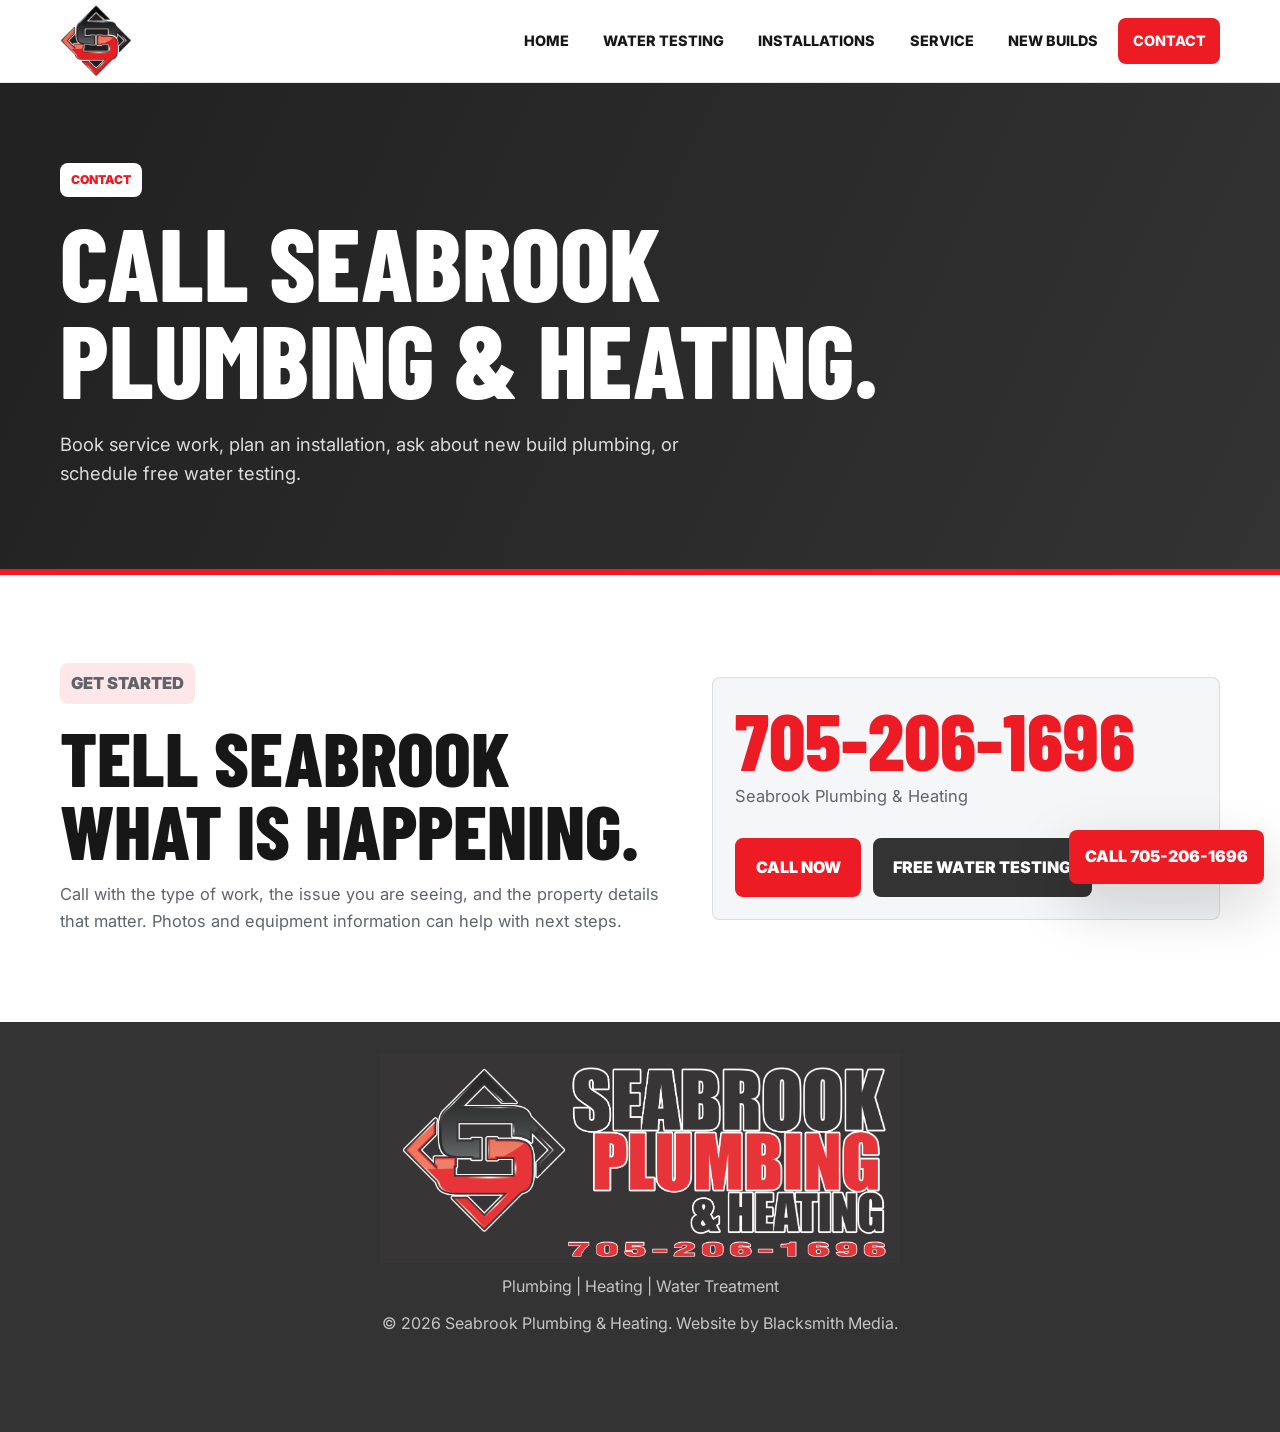
==== contact/index.html @ eaaf4a33 "Update Seabrook Plumbing site structure" ====
<!DOCTYPE html>
<html lang="en">
<head>
  <meta charset="UTF-8" />
  <meta name="viewport" content="width=device-width, initial-scale=1.0" />
  <title>Contact Seabrook Plumbing &amp; Heating</title>
  <meta name="description" content="Contact Seabrook Plumbing & Heating for plumbing service, installations, inspections, new builds, and free water testing." />
  <meta name="robots" content="index, follow" />
  <meta name="theme-color" content="#ffffff" />
  <link rel="canonical" href="https://seabrookplumbing.ca/contact/" />
  <link rel="icon" type="image/png" href="../favicon.png" />
  <link rel="apple-touch-icon" href="../apple-touch-icon.png" />
  <link rel="manifest" href="../site.webmanifest" />
  <link rel="preconnect" href="https://fonts.googleapis.com" />
  <link rel="preconnect" href="https://fonts.gstatic.com" crossorigin />
  <link href="https://fonts.googleapis.com/css2?family=Barlow+Condensed:wght@600;700;800&amp;family=Inter:wght@400;500;600;700&amp;display=swap" rel="stylesheet" />
  <link rel="stylesheet" href="../styles.css" />
</head>
<body>
  <a class="skip-link" href="#main">Skip to content</a>
  <header class="site-header">
    <div class="container header-inner">
      <a class="brand" href="../" aria-label="Seabrook Plumbing and Heating home"><img src="../assets/seabrook-logo.png" alt="Seabrook Plumbing and Heating logo" /></a>
      <button class="nav-toggle" type="button" aria-label="Open menu" aria-expanded="false" aria-controls="site-nav"><span></span><span></span><span></span></button>
      <nav class="site-nav" id="site-nav" aria-label="Primary navigation">
        <a href="../">Home</a>
        <a href="../water-testing/">Water Testing</a>
        <a href="../installations/">Installations</a>
        <a href="../service/">Service</a>
        <a href="../new-builds/">New Builds</a>
        <a class="active" href="./">Contact</a>
      </nav>
    </div>
  </header>
  <main id="main">
    <section class="page-hero">
      <div class="container">
        <p class="eyebrow">Contact</p>
        <h1>Call Seabrook Plumbing &amp; Heating.</h1>
        <p class="hero-text">Book service work, plan an installation, ask about new build plumbing, or schedule free water testing.</p>
      </div>
    </section>
    <section class="section contact-section">
      <div class="container contact-grid">
        <div>
          <p class="section-kicker">Get Started</p>
          <h2>Tell Seabrook what is happening.</h2>
          <p>Call with the type of work, the issue you are seeing, and the property details that matter. Photos and equipment information can help with next steps.</p>
        </div>
        <div class="contact-card">
          <a class="contact-number" href="tel:+17052061696">705-206-1696</a>
          <p>Seabrook Plumbing &amp; Heating</p>
          <div class="contact-actions"><a class="button" href="tel:+17052061696">Call Now</a><a class="button button-dark" href="../water-testing/">Free Water Testing</a></div>
        </div>
      </div>
    </section>
  </main>
  <footer class="site-footer"><div class="container footer-inner"><img src="../assets/seabrook-logo-header.png" alt="Seabrook Plumbing and Heating" /><p>Plumbing | Heating | Water Treatment</p><p>&copy; 2026 Seabrook Plumbing &amp; Heating. Website by Blacksmith Media.</p></div></footer>
  <a class="floating-call" href="tel:+17052061696">Call 705-206-1696</a>
  <script src="../script.js"></script>
</body>
</html>
---- styles.css ----
:root {
  --charcoal: #333333;
  --charcoal-deep: #202020;
  --ink: #171717;
  --muted: #5f6468;
  --light: #f5f6f7;
  --white: #ffffff;
  --red: #ed1c24;
  --red-dark: #c9151c;
  --red-soft: rgba(237, 28, 36, 0.1);
  --line: rgba(23, 23, 23, 0.11);
  --line-dark: rgba(255, 255, 255, 0.14);
  --shadow: 0 22px 60px rgba(0, 0, 0, 0.18);
  --radius: 8px;
  --max: 1160px;
}

* {
  box-sizing: border-box;
}

html {
  scroll-behavior: smooth;
}

body {
  margin: 0;
  font-family: "Inter", Arial, sans-serif;
  color: var(--ink);
  background: var(--light);
  line-height: 1.6;
  overflow-x: hidden;
}

body.menu-open {
  overflow: hidden;
}

img {
  display: block;
  max-width: 100%;
}

a {
  color: inherit;
  text-decoration: none;
}

a:focus-visible,
button:focus-visible {
  outline: 3px solid rgba(237, 28, 36, 0.28);
  outline-offset: 4px;
}

.container {
  width: min(calc(100% - 2rem), var(--max));
  margin: 0 auto;
}

.skip-link {
  position: absolute;
  top: -60px;
  left: 1rem;
  z-index: 3000;
  padding: 0.8rem 1rem;
  border-radius: var(--radius);
  background: var(--red);
  color: var(--white);
  font-weight: 700;
}

.skip-link:focus {
  top: 1rem;
}

h1,
h2,
h3,
.contact-number,
.trust-strip strong {
  margin: 0;
  font-family: "Barlow Condensed", Impact, sans-serif;
  font-weight: 800;
  letter-spacing: 0;
  line-height: 0.95;
  text-transform: uppercase;
}

p {
  margin: 0;
}

.site-header {
  position: sticky;
  top: 0;
  z-index: 2000;
  background: rgba(255, 255, 255, 0.96);
  border-bottom: 1px solid var(--line);
  backdrop-filter: blur(12px);
}

.header-inner {
  min-height: 82px;
  display: flex;
  align-items: center;
  justify-content: space-between;
  gap: 1rem;
}

.brand {
  display: inline-flex;
  align-items: center;
}

.brand img {
  width: 72px;
  height: 72px;
  object-fit: contain;
}

.site-nav {
  display: flex;
  align-items: center;
  gap: 0.35rem;
}

.site-nav a {
  padding: 0.72rem 0.9rem;
  border-radius: var(--radius);
  color: var(--ink);
  font-size: 0.9rem;
  font-weight: 800;
  text-transform: uppercase;
  transition: background 0.2s ease, color 0.2s ease;
}

.site-nav a:hover,
.site-nav a.active {
  background: var(--charcoal);
  color: var(--white);
}

.site-nav a:last-child {
  background: var(--red);
  color: var(--white);
}

.nav-toggle {
  display: none;
  width: 48px;
  height: 48px;
  border: 1px solid var(--line);
  border-radius: var(--radius);
  background: transparent;
  cursor: pointer;
}

.nav-toggle span {
  display: block;
  width: 22px;
  height: 2px;
  margin: 5px auto;
  background: var(--ink);
  transition: transform 0.2s ease, opacity 0.2s ease;
}

.hero {
  color: var(--white);
  background:
    linear-gradient(115deg, rgba(32, 32, 32, 0.97), rgba(51, 51, 51, 0.92)),
    var(--charcoal);
  border-bottom: 6px solid var(--red);
}

.hero-grid {
  min-height: calc(100vh - 82px);
  display: grid;
  grid-template-columns: minmax(0, 0.95fr) minmax(360px, 1.05fr);
  gap: 2rem;
  align-items: center;
  padding: 4.5rem 0;
}

.hero-copy {
  max-width: 680px;
}

.eyebrow,
.section-kicker {
  display: inline-flex;
  align-items: center;
  min-height: 34px;
  margin-bottom: 1rem;
  padding: 0.45rem 0.7rem;
  border-radius: var(--radius);
  color: var(--red);
  background: var(--white);
  font-size: 0.76rem;
  font-weight: 900;
  letter-spacing: 0;
  text-transform: uppercase;
}

.section-kicker {
  background: var(--red-soft);
}

h1 {
  font-size: clamp(3.6rem, 8vw, 7.8rem);
  max-width: 820px;
}

.hero-text {
  max-width: 620px;
  margin-top: 1.4rem;
  color: rgba(255, 255, 255, 0.86);
  font-size: 1.15rem;
}

.hero-actions,
.contact-actions {
  display: flex;
  flex-wrap: wrap;
  gap: 0.75rem;
  margin-top: 1.8rem;
}

.button {
  display: inline-flex;
  align-items: center;
  justify-content: center;
  min-height: 52px;
  padding: 0.9rem 1.15rem;
  border: 2px solid var(--red);
  border-radius: var(--radius);
  background: var(--red);
  color: var(--white);
  font-weight: 900;
  text-transform: uppercase;
  transition: transform 0.2s ease, background 0.2s ease, border-color 0.2s ease;
}

.button:hover {
  transform: translateY(-2px);
  background: var(--red-dark);
  border-color: var(--red-dark);
}

.button-light {
  background: var(--white);
  border-color: var(--white);
  color: var(--ink);
}

.button-dark {
  background: var(--charcoal);
  border-color: var(--charcoal);
}

.hero-art {
  border-radius: var(--radius);
  background: var(--charcoal);
  box-shadow: var(--shadow);
  overflow: hidden;
}

.hero-art img {
  width: 100%;
  min-height: 430px;
  object-fit: cover;
  object-position: center;
}

.trust-strip {
  background: var(--white);
}

.trust-grid {
  display: grid;
  grid-template-columns: repeat(3, 1fr);
  gap: 1px;
  background: var(--line);
  border-right: 1px solid var(--line);
  border-left: 1px solid var(--line);
}

.trust-grid a {
  min-height: 160px;
  padding: 1.5rem;
  background: var(--white);
  transition: transform 0.2s ease, box-shadow 0.2s ease;
}

.trust-grid a:hover {
  position: relative;
  z-index: 1;
  transform: translateY(-2px);
  box-shadow: 0 14px 28px rgba(0, 0, 0, 0.08);
}

.trust-grid strong {
  display: block;
  color: var(--red);
  font-size: 2.2rem;
}

.trust-grid span {
  display: block;
  margin-top: 0.55rem;
  color: var(--muted);
  font-weight: 600;
}

.section {
  padding: 5.5rem 0;
}

.page-hero {
  padding: 5rem 0;
  color: var(--white);
  background:
    linear-gradient(115deg, rgba(32, 32, 32, 0.97), rgba(51, 51, 51, 0.92)),
    var(--charcoal);
  border-bottom: 6px solid var(--red);
}

.page-hero .hero-text {
  color: rgba(255, 255, 255, 0.84);
}

.split,
.build-grid,
.contact-grid {
  display: grid;
  grid-template-columns: minmax(0, 1fr) minmax(320px, 0.82fr);
  gap: 2rem;
  align-items: center;
}

h2 {
  font-size: clamp(2.8rem, 6vw, 5.7rem);
}

.section p,
.section-header > p {
  color: var(--muted);
  font-size: 1.03rem;
}

.section h2 + p,
.section .section-kicker + h2 + p {
  margin-top: 1rem;
}

.text-link {
  display: inline-flex;
  margin-top: 1.4rem;
  color: var(--red);
  font-weight: 900;
  text-transform: uppercase;
}

.water-section {
  background: var(--white);
}

.test-panel {
  padding: 1.5rem;
  border: 1px solid var(--line);
  border-radius: var(--radius);
  background: var(--light);
  box-shadow: 0 12px 30px rgba(0, 0, 0, 0.06);
}

.meter {
  position: relative;
  height: 18px;
  margin-bottom: 1.2rem;
  border-radius: var(--radius);
  background: #d9dde1;
  overflow: hidden;
}

.meter span {
  display: block;
  width: 74%;
  height: 100%;
  background: linear-gradient(90deg, #767b80, var(--red));
}

.test-panel h3,
.service-card h3 {
  font-size: 2.2rem;
}

.test-panel p {
  margin-top: 0.7rem;
}

.test-panel ul {
  display: grid;
  gap: 0.55rem;
  margin: 1.2rem 0 0;
  padding: 0;
  list-style: none;
}

.test-panel li {
  position: relative;
  padding-left: 1.4rem;
  font-weight: 700;
}

.test-panel li::before {
  content: "";
  position: absolute;
  top: 0.7rem;
  left: 0;
  width: 8px;
  height: 8px;
  border-radius: 50%;
  background: var(--red);
}

.section-header {
  display: grid;
  grid-template-columns: minmax(0, 1.1fr) minmax(280px, 0.72fr);
  gap: 2rem;
  align-items: end;
  margin-bottom: 2rem;
}

.services-grid {
  display: grid;
  grid-template-columns: repeat(3, 1fr);
  gap: 1rem;
}

.service-card {
  min-height: 280px;
  padding: 1.3rem;
  border: 1px solid var(--line);
  border-radius: var(--radius);
  background: var(--white);
  transition: transform 0.2s ease, box-shadow 0.2s ease;
}

a.service-card:hover {
  transform: translateY(-3px);
  box-shadow: 0 14px 34px rgba(0, 0, 0, 0.08);
}

.service-card span {
  display: inline-flex;
  margin-bottom: 2.4rem;
  color: var(--red);
  font-weight: 900;
}

.service-card p {
  margin-top: 0.9rem;
}

.build-section {
  color: var(--white);
  background: var(--charcoal);
}

.build-section .section-kicker {
  background: rgba(255, 255, 255, 0.08);
  color: var(--white);
}

.build-section p {
  color: rgba(255, 255, 255, 0.8);
}

.logo-panel {
  min-height: 440px;
  display: grid;
  place-items: center;
  border: 1px solid var(--line-dark);
  border-radius: var(--radius);
  background: var(--charcoal-deep);
  overflow: hidden;
}

.logo-panel img {
  width: min(78%, 360px);
}

.check-grid {
  display: grid;
  grid-template-columns: repeat(2, 1fr);
  gap: 0.7rem;
  margin-top: 1.6rem;
}

.check-grid span {
  padding: 0.8rem;
  border: 1px solid var(--line-dark);
  border-radius: var(--radius);
  background: rgba(255, 255, 255, 0.06);
  font-weight: 800;
  text-transform: uppercase;
}

.contact-section {
  background: var(--white);
}

.contact-card {
  padding: 1.4rem;
  border-radius: var(--radius);
  background: var(--light);
  border: 1px solid var(--line);
}

.contact-number {
  display: block;
  color: var(--red);
  font-size: clamp(3rem, 7vw, 5rem);
}

.contact-card p {
  margin-top: 0.4rem;
}

.detail-list {
  display: grid;
  gap: 0.8rem;
  margin: 1.5rem 0 0;
  padding: 0;
  list-style: none;
}

.detail-list li {
  padding: 0.95rem 1rem;
  border: 1px solid var(--line);
  border-radius: var(--radius);
  background: var(--white);
  font-weight: 700;
}

.site-footer {
  padding: 2rem 0 6rem;
  color: rgba(255, 255, 255, 0.72);
  background: var(--charcoal);
  text-align: center;
}

.footer-inner {
  display: grid;
  justify-items: center;
  gap: 0.7rem;
}

.footer-inner img {
  width: min(520px, 100%);
}

.floating-call {
  position: fixed;
  right: 1rem;
  bottom: 1rem;
  z-index: 1800;
  display: inline-flex;
  align-items: center;
  justify-content: center;
  min-height: 52px;
  padding: 0.9rem 1rem;
  border-radius: var(--radius);
  background: var(--red);
  color: var(--white);
  box-shadow: var(--shadow);
  font-weight: 900;
  text-transform: uppercase;
}

@media (max-width: 940px) {
  .nav-toggle {
    display: block;
  }

  .nav-toggle[aria-expanded="true"] span:nth-child(1) {
    transform: translateY(7px) rotate(45deg);
  }

  .nav-toggle[aria-expanded="true"] span:nth-child(2) {
    opacity: 0;
  }

  .nav-toggle[aria-expanded="true"] span:nth-child(3) {
    transform: translateY(-7px) rotate(-45deg);
  }

  .site-nav {
    position: fixed;
    top: 82px;
    right: 1rem;
    left: 1rem;
    display: grid;
    padding: 1rem;
    border: 1px solid var(--line-dark);
    border-radius: var(--radius);
    background: var(--white);
    transform: translateY(-120%);
    opacity: 0;
    pointer-events: none;
    transition: transform 0.2s ease, opacity 0.2s ease;
  }

  .site-nav.is-open {
    transform: translateY(0);
    opacity: 1;
    pointer-events: auto;
  }

  .hero-grid,
  .split,
  .build-grid,
  .contact-grid,
  .section-header {
    grid-template-columns: 1fr;
  }

  .hero-grid {
    min-height: auto;
    padding: 3rem 0;
  }

  .hero-art img {
    min-height: 280px;
  }

  .trust-grid,
  .services-grid {
    grid-template-columns: 1fr;
  }

  .service-card {
    min-height: 0;
  }
}

@media (max-width: 560px) {
  .container {
    width: min(calc(100% - 1.2rem), var(--max));
  }

  .header-inner {
    min-height: 72px;
  }

  .brand img {
    width: 62px;
    height: 62px;
  }

  .site-nav {
    top: 72px;
  }

  h1 {
    font-size: 3.45rem;
  }

  h2 {
    font-size: 2.7rem;
  }

  .section {
    padding: 4rem 0;
  }

  .hero-actions,
  .contact-actions,
  .button {
    width: 100%;
  }

  .check-grid {
    grid-template-columns: 1fr;
  }

  .floating-call {
    right: 0.6rem;
    left: 0.6rem;
  }
}
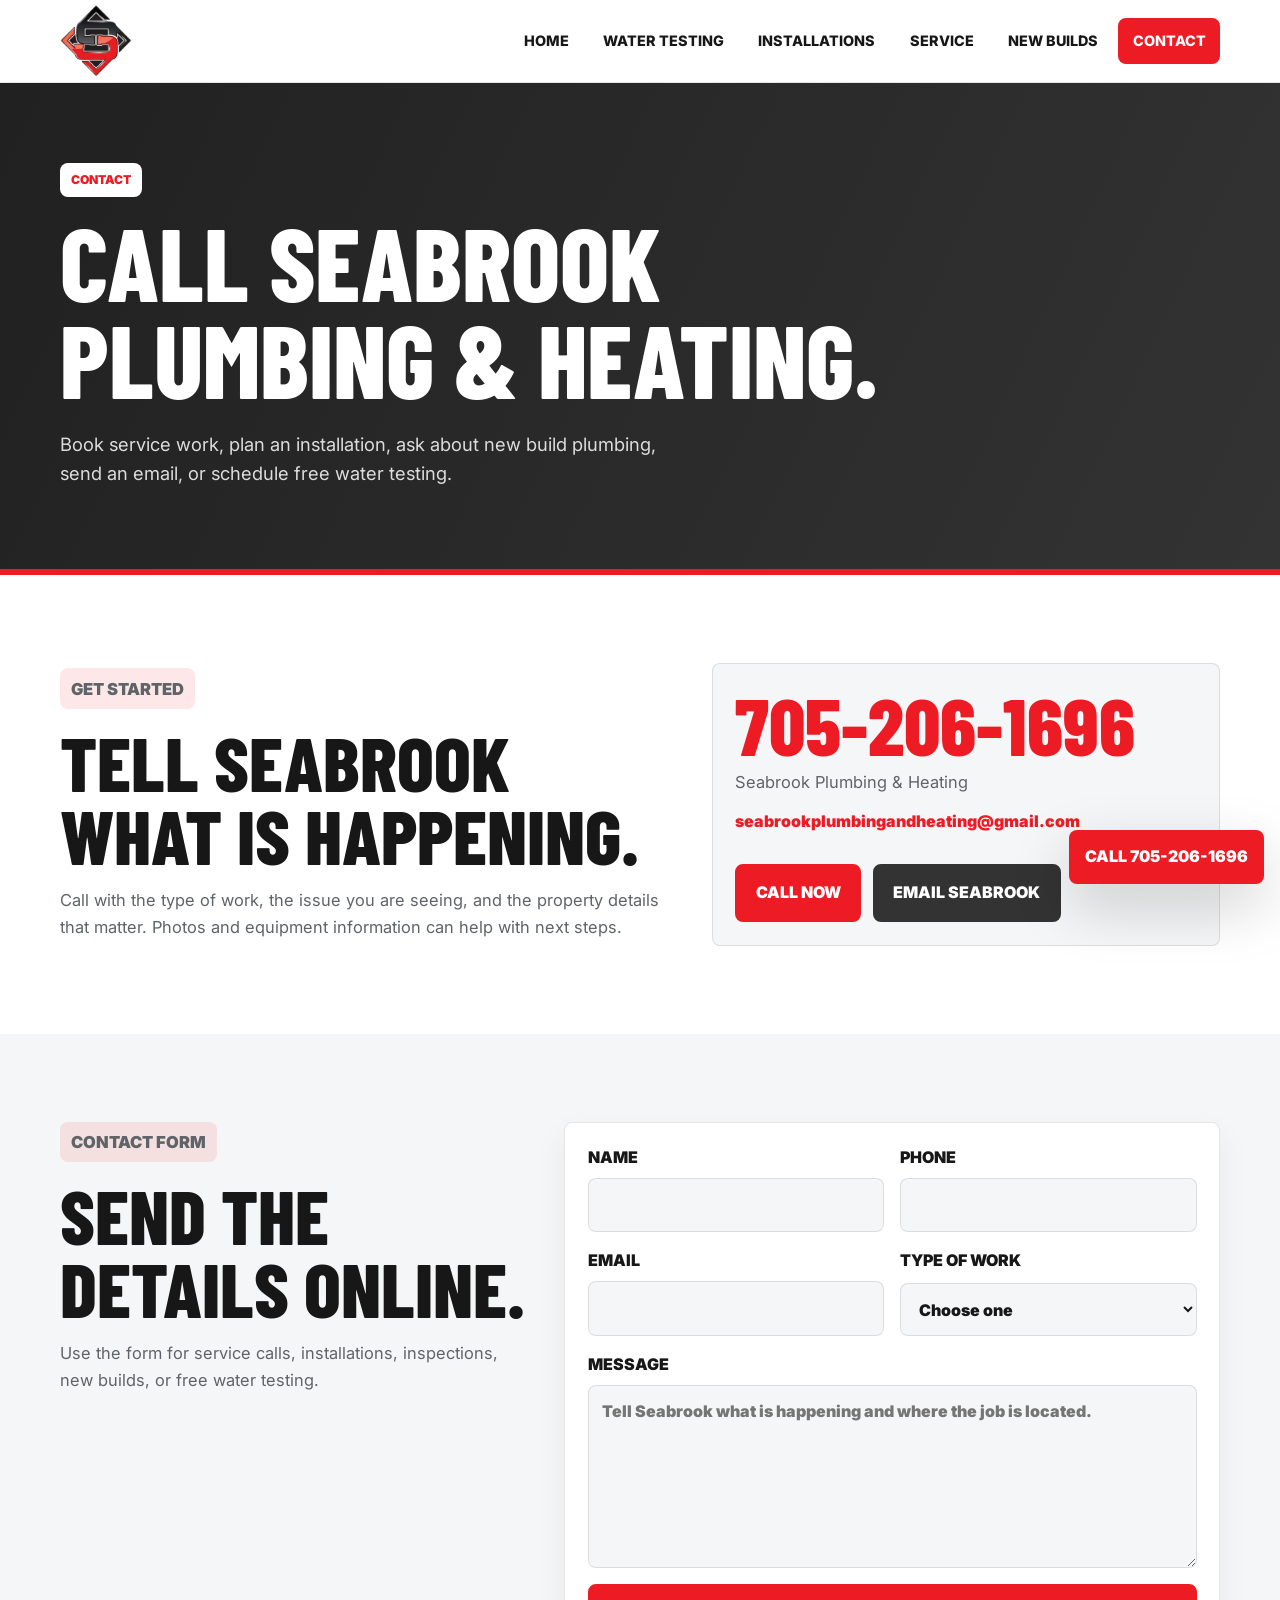
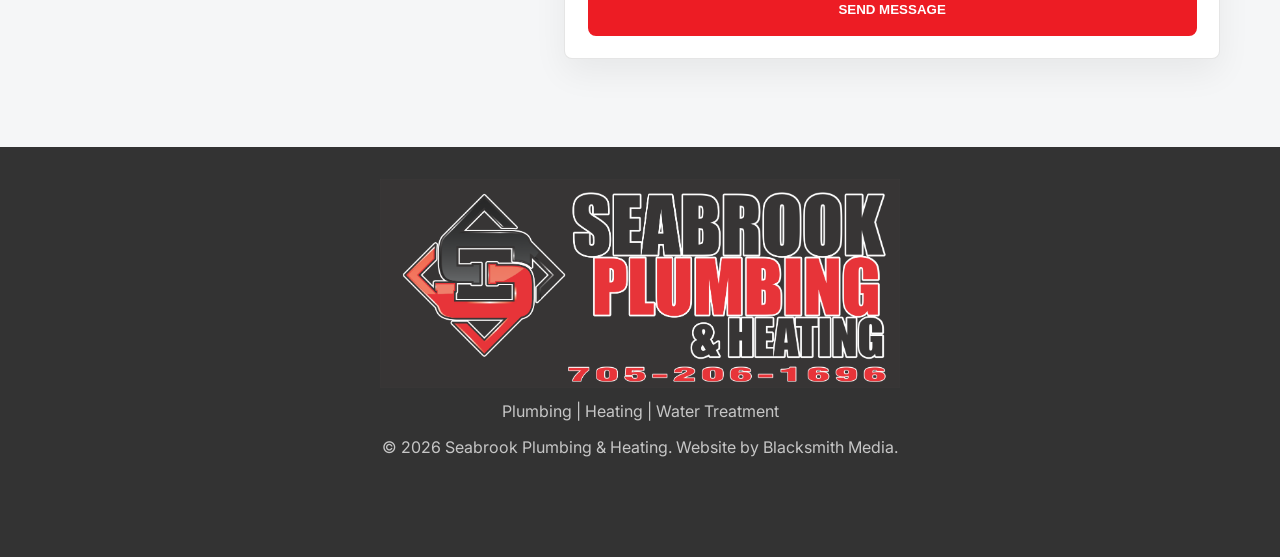
==== commit 8c2c1977: "Add contact and water testing forms" ====
--- a/contact/index.html
+++ b/contact/index.html
@@ -37,7 +37,7 @@
       <div class="container">
         <p class="eyebrow">Contact</p>
         <h1>Call Seabrook Plumbing &amp; Heating.</h1>
-        <p class="hero-text">Book service work, plan an installation, ask about new build plumbing, or schedule free water testing.</p>
+        <p class="hero-text">Book service work, plan an installation, ask about new build plumbing, send an email, or schedule free water testing.</p>
       </div>
     </section>
     <section class="section contact-section">
@@ -50,8 +50,52 @@
         <div class="contact-card">
           <a class="contact-number" href="tel:+17052061696">705-206-1696</a>
           <p>Seabrook Plumbing &amp; Heating</p>
-          <div class="contact-actions"><a class="button" href="tel:+17052061696">Call Now</a><a class="button button-dark" href="../water-testing/">Free Water Testing</a></div>
+          <a class="email-link" href="mailto:seabrookplumbingandheating@gmail.com">seabrookplumbingandheating@gmail.com</a>
+          <div class="contact-actions"><a class="button" href="tel:+17052061696">Call Now</a><a class="button button-dark" href="mailto:seabrookplumbingandheating@gmail.com">Email Seabrook</a></div>
         </div>
+      </div>
+    </section>
+    <section class="section">
+      <div class="container form-grid">
+        <div>
+          <p class="section-kicker">Contact Form</p>
+          <h2>Send the details online.</h2>
+          <p>Use the form for service calls, installations, inspections, new builds, or free water testing.</p>
+        </div>
+        <form class="site-form" action="https://formsubmit.co/seabrookplumbingandheating@gmail.com" method="POST">
+          <input type="hidden" name="_subject" value="New contact form submission from seabrookplumbing.ca" />
+          <input type="hidden" name="_captcha" value="false" />
+          <input type="hidden" name="_template" value="table" />
+          <label>
+            Name
+            <input type="text" name="name" autocomplete="name" required />
+          </label>
+          <label>
+            Phone
+            <input type="tel" name="phone" autocomplete="tel" required />
+          </label>
+          <label>
+            Email
+            <input type="email" name="email" autocomplete="email" />
+          </label>
+          <label>
+            Type of work
+            <select name="work_type" required>
+              <option value="">Choose one</option>
+              <option value="Free water testing">Free water testing</option>
+              <option value="Installation">Installation</option>
+              <option value="Service or diagnostics">Service or diagnostics</option>
+              <option value="Inspection">Inspection</option>
+              <option value="New build or renovation">New build or renovation</option>
+              <option value="Other">Other</option>
+            </select>
+          </label>
+          <label class="full-field">
+            Message
+            <textarea name="message" rows="6" placeholder="Tell Seabrook what is happening and where the job is located." required></textarea>
+          </label>
+          <button class="button" type="submit">Send Message</button>
+        </form>
       </div>
     </section>
   </main>
--- a/styles.css
+++ b/styles.css
@@ -526,6 +526,63 @@
   margin-top: 0.4rem;
 }
 
+.email-link {
+  display: inline-flex;
+  margin-top: 0.9rem;
+  color: var(--red);
+  font-weight: 900;
+  overflow-wrap: anywhere;
+}
+
+.form-grid {
+  display: grid;
+  grid-template-columns: minmax(0, 0.72fr) minmax(320px, 1fr);
+  gap: 2rem;
+  align-items: start;
+}
+
+.site-form {
+  display: grid;
+  grid-template-columns: repeat(2, 1fr);
+  gap: 1rem;
+  padding: 1.4rem;
+  border: 1px solid var(--line);
+  border-radius: var(--radius);
+  background: var(--white);
+  box-shadow: 0 14px 34px rgba(0, 0, 0, 0.06);
+}
+
+.site-form label {
+  display: grid;
+  gap: 0.45rem;
+  color: var(--ink);
+  font-weight: 900;
+  text-transform: uppercase;
+}
+
+.site-form input,
+.site-form select,
+.site-form textarea {
+  width: 100%;
+  min-height: 48px;
+  padding: 0.85rem;
+  border: 1px solid var(--line);
+  border-radius: var(--radius);
+  background: var(--light);
+  color: var(--ink);
+  font: inherit;
+}
+
+.site-form textarea {
+  min-height: 140px;
+  resize: vertical;
+}
+
+.site-form .full-field,
+.site-form button {
+  grid-column: 1 / -1;
+}
+
 .detail-list {
   display: grid;
   gap: 0.8rem;
@@ -620,6 +677,7 @@
   .split,
   .build-grid,
   .contact-grid,
+  .form-grid,
   .section-header {
     grid-template-columns: 1fr;
   }
@@ -675,8 +733,14 @@
 
   .hero-actions,
   .contact-actions,
-  .button {
+  .button,
+  .site-form {
     width: 100%;
+  }
+
+  .site-form {
+    grid-template-columns: 1fr;
+    padding: 1rem;
   }
 
   .check-grid {
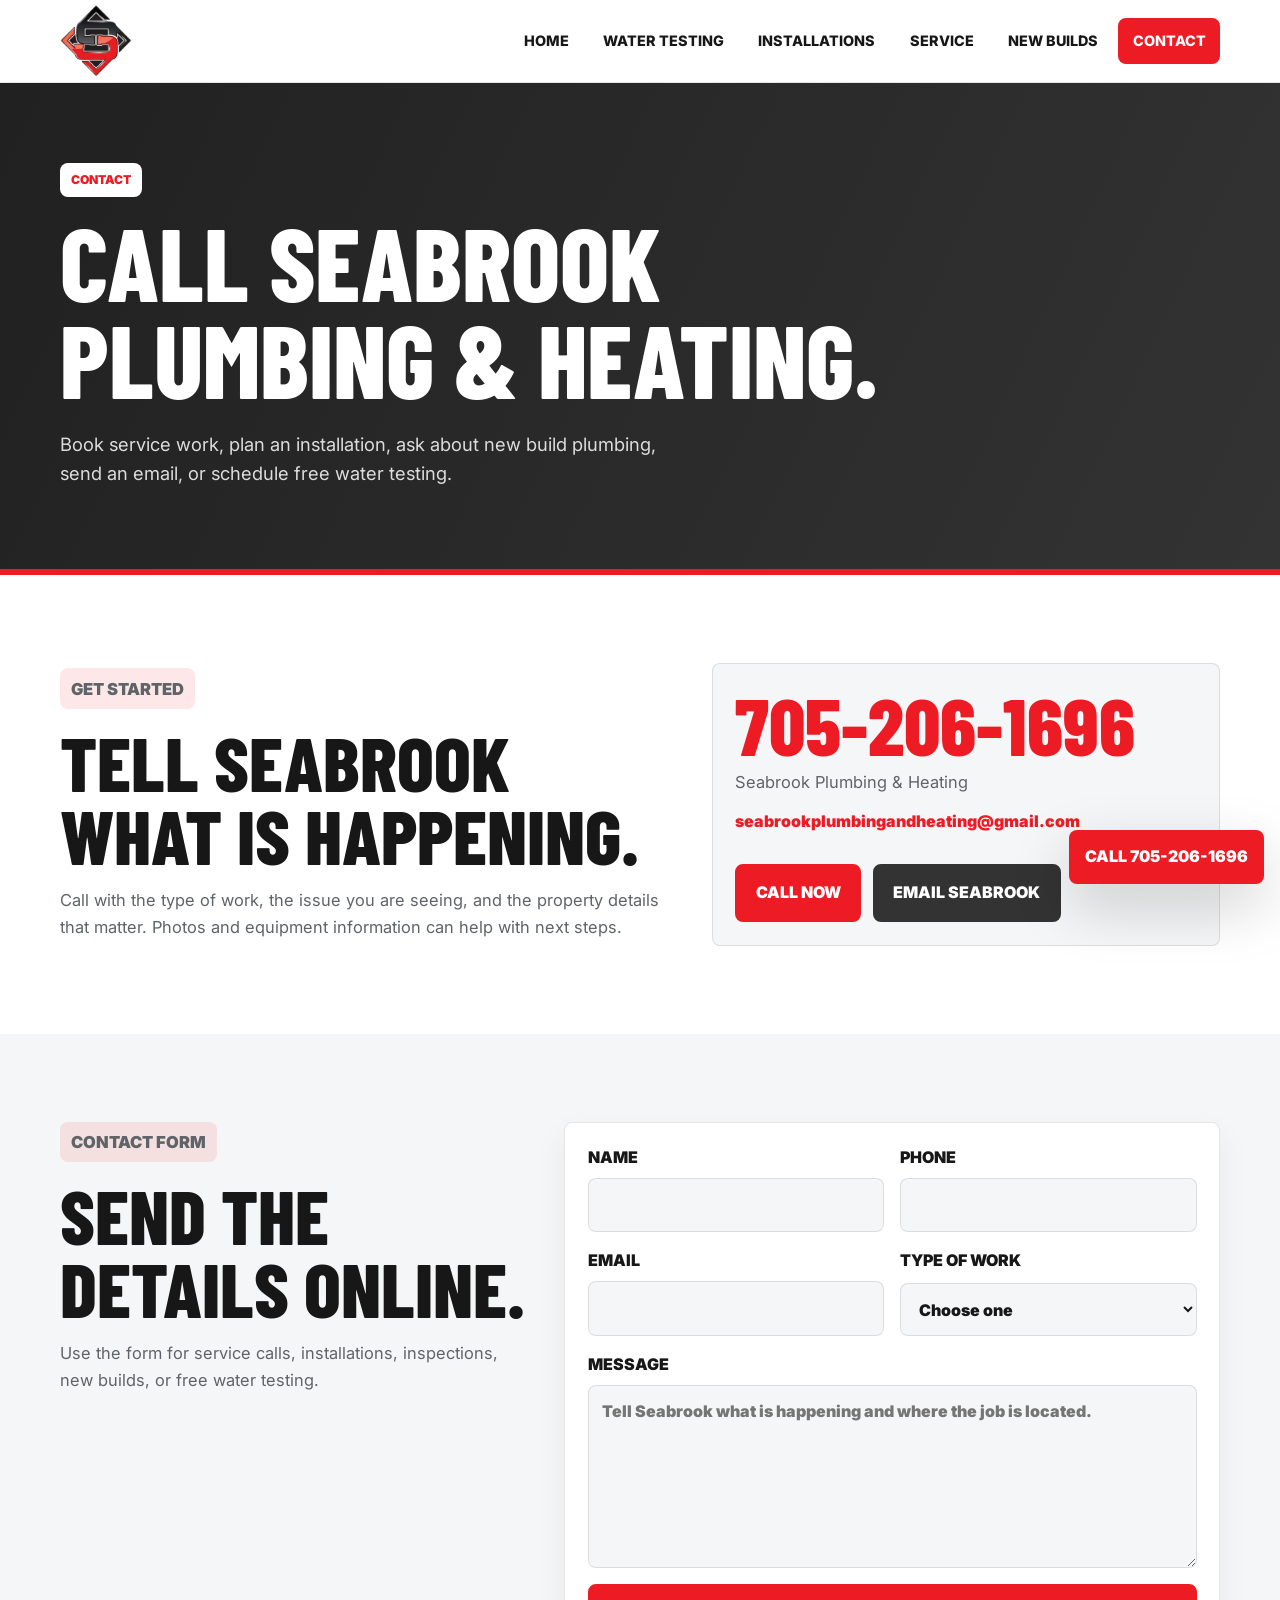
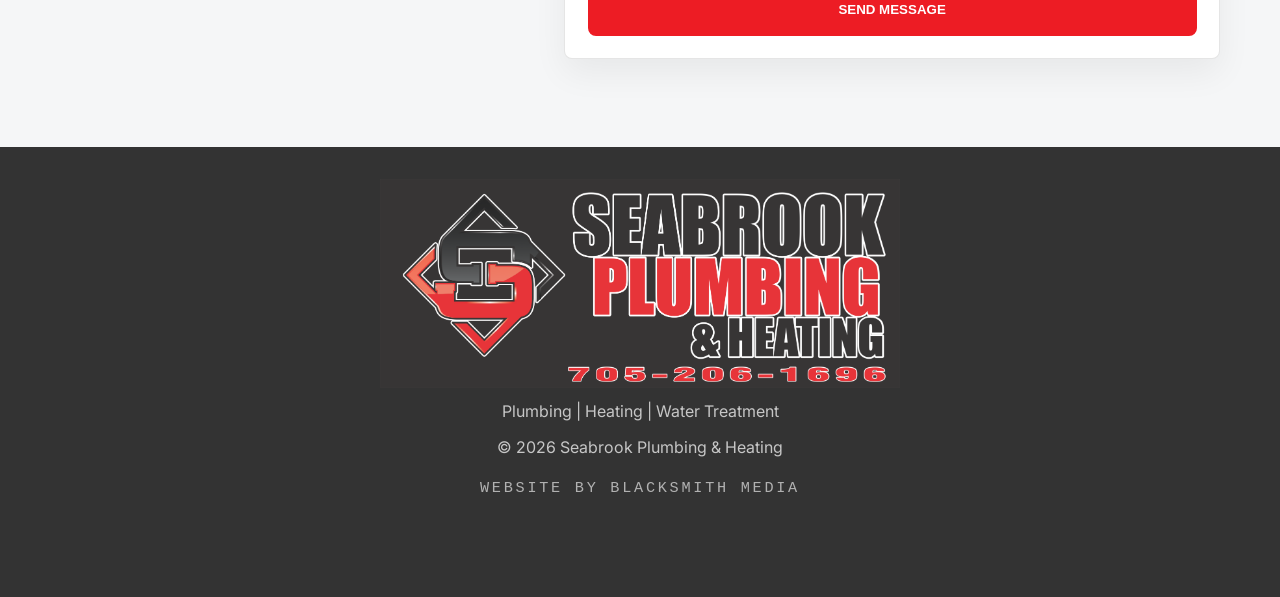
==== commit 5e0c02bf: "Update footer credit styling" ====
--- a/contact/index.html
+++ b/contact/index.html
@@ -99,7 +99,7 @@
       </div>
     </section>
   </main>
-  <footer class="site-footer"><div class="container footer-inner"><img src="../assets/seabrook-logo-header.png" alt="Seabrook Plumbing and Heating" /><p>Plumbing | Heating | Water Treatment</p><p>&copy; 2026 Seabrook Plumbing &amp; Heating. Website by Blacksmith Media.</p></div></footer>
+  <footer class="site-footer"><div class="container footer-inner"><img src="../assets/seabrook-logo-header.png" alt="Seabrook Plumbing and Heating" /><p>Plumbing | Heating | Water Treatment</p><p>&copy; 2026 Seabrook Plumbing &amp; Heating</p><a class="footer-credit" href="https://blacksmithmedia.ca" target="_blank" rel="noopener">Website By Blacksmith Media</a></div></footer>
   <a class="floating-call" href="tel:+17052061696">Call 705-206-1696</a>
   <script src="../script.js"></script>
 </body>
--- a/styles.css
+++ b/styles.css
@@ -599,6 +599,36 @@
   font-weight: 700;
 }
 
+.project-section {
+  background: var(--white);
+}
+
+.project-gallery {
+  display: grid;
+  grid-template-columns: repeat(2, 1fr);
+  gap: 1rem;
+}
+
+.project-gallery figure {
+  margin: 0;
+  border: 1px solid var(--line);
+  border-radius: var(--radius);
+  background: var(--light);
+  overflow: hidden;
+}
+
+.project-gallery img {
+  width: 100%;
+  aspect-ratio: 4 / 3;
+  object-fit: cover;
+}
+
+.project-gallery figcaption {
+  padding: 0.9rem 1rem 1rem;
+  color: var(--muted);
+  font-weight: 700;
+}
+
 .site-footer {
   padding: 2rem 0 6rem;
   color: rgba(255, 255, 255, 0.72);
@@ -614,6 +644,22 @@
 
 .footer-inner img {
   width: min(520px, 100%);
+}
+
+.footer-credit {
+  display: inline-flex;
+  margin-top: 0.25rem;
+  color: rgba(255, 255, 255, 0.62);
+  font-family: "Roboto Mono", "Courier New", monospace;
+  font-size: 0.95rem;
+  font-weight: 500;
+  letter-spacing: 0.18em;
+  text-transform: uppercase;
+  transition: color 0.2s ease;
+}
+
+.footer-credit:hover {
+  color: var(--white);
 }
 
 .floating-call {
@@ -692,7 +738,8 @@
   }
 
   .trust-grid,
-  .services-grid {
+  .services-grid,
+  .project-gallery {
     grid-template-columns: 1fr;
   }
 
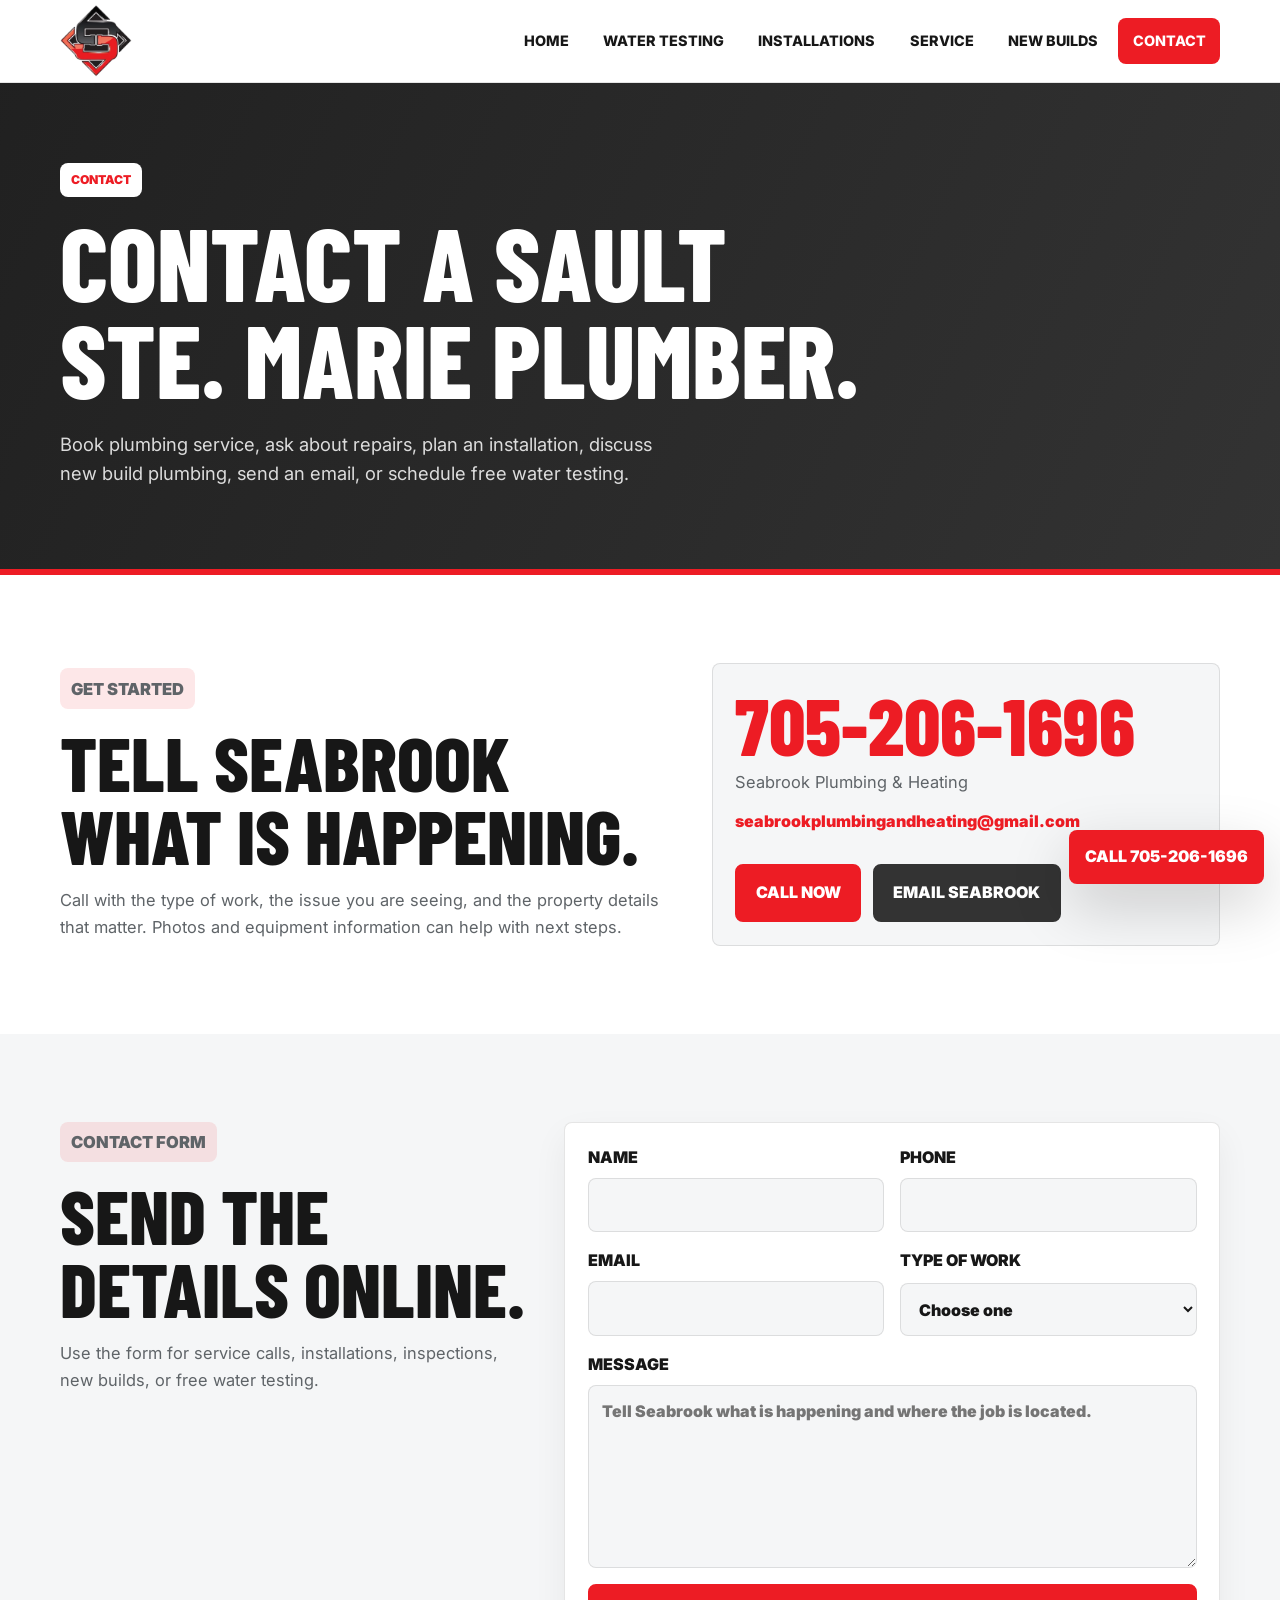
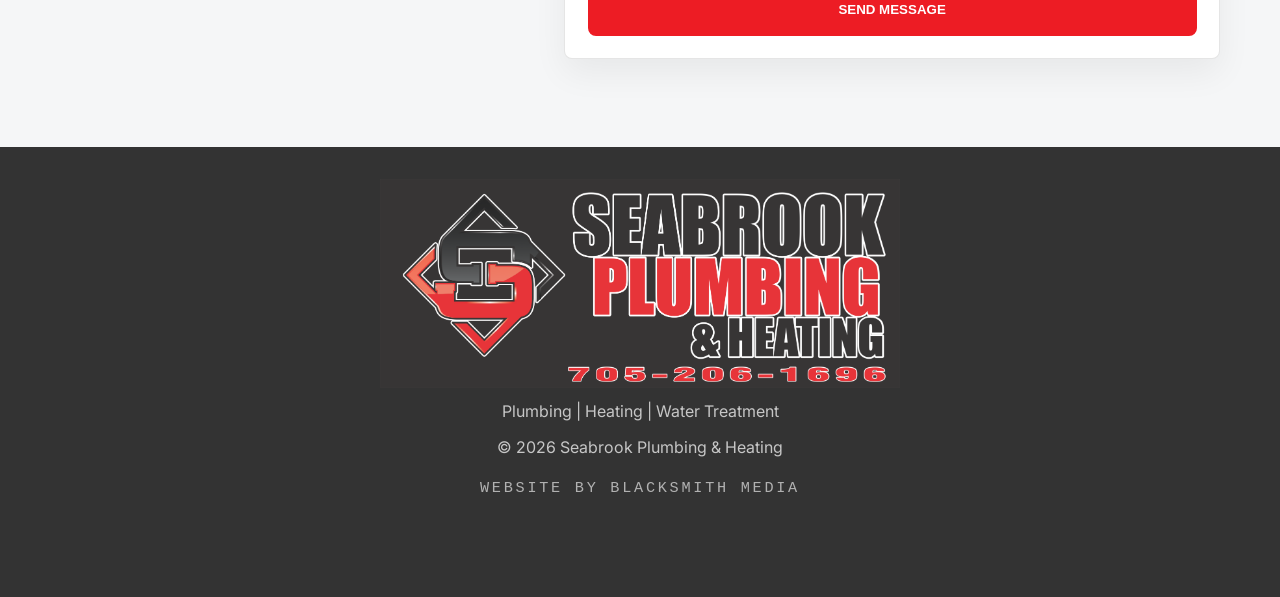
==== commit 1cb962b9: "Simplify layout and improve local SEO" ====
--- a/contact/index.html
+++ b/contact/index.html
@@ -3,8 +3,8 @@
 <head>
   <meta charset="UTF-8" />
   <meta name="viewport" content="width=device-width, initial-scale=1.0" />
-  <title>Contact Seabrook Plumbing &amp; Heating</title>
-  <meta name="description" content="Contact Seabrook Plumbing & Heating for plumbing service, installations, inspections, new builds, and free water testing." />
+  <title>Contact a Sault Ste. Marie Plumber | Service, Repair &amp; Installations</title>
+  <meta name="description" content="Contact Seabrook Plumbing & Heating in Sault Ste. Marie for plumbing service, plumbing repair, installations, inspections, new builds, water treatment, and free water testing." />
   <meta name="robots" content="index, follow" />
   <meta name="theme-color" content="#ffffff" />
   <link rel="canonical" href="https://seabrookplumbing.ca/contact/" />
@@ -36,8 +36,8 @@
     <section class="page-hero">
       <div class="container">
         <p class="eyebrow">Contact</p>
-        <h1>Call Seabrook Plumbing &amp; Heating.</h1>
-        <p class="hero-text">Book service work, plan an installation, ask about new build plumbing, send an email, or schedule free water testing.</p>
+        <h1>Contact a Sault Ste. Marie plumber.</h1>
+        <p class="hero-text">Book plumbing service, ask about repairs, plan an installation, discuss new build plumbing, send an email, or schedule free water testing.</p>
       </div>
     </section>
     <section class="section contact-section">
--- a/styles.css
+++ b/styles.css
@@ -225,6 +225,25 @@
   margin-top: 1.8rem;
 }
 
+.hero-service-list {
+  display: flex;
+  flex-wrap: wrap;
+  gap: 0.55rem;
+  margin: 1.5rem 0 0;
+  padding: 0;
+  list-style: none;
+}
+
+.hero-service-list li {
+  padding: 0.55rem 0.7rem;
+  border: 1px solid var(--line-dark);
+  border-radius: var(--radius);
+  color: rgba(255, 255, 255, 0.84);
+  background: rgba(255, 255, 255, 0.06);
+  font-weight: 800;
+  text-transform: uppercase;
+}
+
 .button {
   display: inline-flex;
   align-items: center;
@@ -246,6 +265,18 @@
   border-color: var(--red-dark);
 }
 
+.motion-ready .reveal-item {
+  transform: translateY(22px);
+  opacity: 0;
+  transition: transform 0.7s ease, opacity 0.7s ease;
+  transition-delay: var(--reveal-delay, 0ms);
+}
+
+.motion-ready .reveal-item.is-visible {
+  transform: translateY(0);
+  opacity: 1;
+}
+
 .button-light {
   background: var(--white);
   border-color: var(--white);
@@ -259,15 +290,17 @@
 
 .hero-art {
   border-radius: var(--radius);
-  background: var(--charcoal);
+  background: #333333;
   box-shadow: var(--shadow);
   overflow: hidden;
+  padding: clamp(0.85rem, 2vw, 1.5rem);
 }
 
 .hero-art img {
   width: 100%;
-  min-height: 430px;
-  object-fit: cover;
+  height: auto;
+  max-height: min(52vh, 520px);
+  object-fit: contain;
   object-position: center;
 }
 
@@ -364,28 +397,23 @@
   background: var(--white);
 }
 
+.water-grid {
+  display: grid;
+  grid-template-columns: minmax(0, 1.05fr) minmax(320px, 0.95fr);
+  gap: 1.4rem;
+  align-items: stretch;
+}
+
 .test-panel {
-  padding: 1.5rem;
+  display: grid;
+  align-content: center;
+  padding: 1.7rem;
   border: 1px solid var(--line);
   border-radius: var(--radius);
-  background: var(--light);
+  background:
+    linear-gradient(135deg, rgba(237, 28, 36, 0.08), transparent 42%),
+    var(--light);
   box-shadow: 0 12px 30px rgba(0, 0, 0, 0.06);
-}
-
-.meter {
-  position: relative;
-  height: 18px;
-  margin-bottom: 1.2rem;
-  border-radius: var(--radius);
-  background: #d9dde1;
-  overflow: hidden;
-}
-
-.meter span {
-  display: block;
-  width: 74%;
-  height: 100%;
-  background: linear-gradient(90deg, #767b80, var(--red));
 }
 
 .test-panel h3,
@@ -450,15 +478,111 @@
   box-shadow: 0 14px 34px rgba(0, 0, 0, 0.08);
 }
 
-.service-card span {
+.service-card p {
+  margin-top: 0.9rem;
+}
+
+.local-seo-section {
+  background: var(--light);
+}
+
+.local-seo-grid {
+  display: grid;
+  grid-template-columns: repeat(3, 1fr);
+  gap: 1rem;
+}
+
+.local-seo-grid article {
+  min-height: 260px;
+  padding: 1.3rem;
+  border: 1px solid var(--line);
+  border-radius: var(--radius);
+  background: var(--white);
+  box-shadow: 0 12px 28px rgba(0, 0, 0, 0.05);
+}
+
+.local-seo-grid span {
   display: inline-flex;
-  margin-bottom: 2.4rem;
+  margin-bottom: 1.2rem;
   color: var(--red);
   font-weight: 900;
-}
-
-.service-card p {
+  text-transform: uppercase;
+}
+
+.local-seo-grid h3 {
+  font-size: 2.15rem;
+}
+
+.local-seo-grid p {
   margin-top: 0.9rem;
+}
+
+.faq-section {
+  background: var(--white);
+}
+
+.faq-grid {
+  display: grid;
+  gap: 0.8rem;
+}
+
+.faq-grid details {
+  border: 1px solid var(--line);
+  border-radius: var(--radius);
+  background: var(--light);
+}
+
+.faq-grid summary {
+  cursor: pointer;
+  padding: 1rem 1.1rem;
+  color: var(--ink);
+  font-weight: 900;
+  text-transform: uppercase;
+}
+
+.faq-grid details p {
+  padding: 0 1.1rem 1.1rem;
+}
+
+.install-gallery-section {
+  background: var(--white);
+}
+
+.install-feature-grid {
+  display: grid;
+  grid-template-columns: minmax(0, 1.08fr) minmax(280px, 0.92fr);
+  grid-template-rows: repeat(2, minmax(220px, 1fr));
+  gap: 1rem;
+}
+
+.install-feature {
+  margin: 0;
+  border: 1px solid var(--line);
+  border-radius: var(--radius);
+  background: var(--light);
+  overflow: hidden;
+}
+
+.install-feature.large {
+  grid-row: span 2;
+}
+
+.install-feature img {
+  width: 100%;
+  height: 100%;
+  min-height: 260px;
+  aspect-ratio: 4 / 3;
+  object-fit: cover;
+}
+
+.install-feature.large img {
+  min-height: 560px;
+}
+
+.install-feature figcaption {
+  padding: 0.85rem 1rem 1rem;
+  color: var(--muted);
+  font-weight: 800;
 }
 
 .build-section {
@@ -487,6 +611,43 @@
 
 .logo-panel img {
   width: min(78%, 360px);
+}
+
+.build-photo-stack {
+  display: grid;
+  grid-template-columns: 1fr 1fr;
+  gap: 0.8rem;
+  align-items: stretch;
+}
+
+.build-photo-stack img {
+  width: 100%;
+  min-height: 420px;
+  border-radius: var(--radius);
+  object-fit: cover;
+  box-shadow: var(--shadow);
+}
+
+.build-photo-stack img:first-child {
+  transform: translateY(1.4rem);
+}
+
+.install-side-gallery {
+  display: grid;
+  grid-template-columns: 1fr 1fr;
+  gap: 0.8rem;
+}
+
+.install-side-gallery img {
+  width: 100%;
+  min-height: 240px;
+  border-radius: var(--radius);
+  object-fit: cover;
+}
+
+.install-side-gallery img:first-child {
+  grid-column: 1 / -1;
+  min-height: 300px;
 }
 
 .check-grid {
@@ -596,36 +757,6 @@
   border: 1px solid var(--line);
   border-radius: var(--radius);
   background: var(--white);
-  font-weight: 700;
-}
-
-.project-section {
-  background: var(--white);
-}
-
-.project-gallery {
-  display: grid;
-  grid-template-columns: repeat(2, 1fr);
-  gap: 1rem;
-}
-
-.project-gallery figure {
-  margin: 0;
-  border: 1px solid var(--line);
-  border-radius: var(--radius);
-  background: var(--light);
-  overflow: hidden;
-}
-
-.project-gallery img {
-  width: 100%;
-  aspect-ratio: 4 / 3;
-  object-fit: cover;
-}
-
-.project-gallery figcaption {
-  padding: 0.9rem 1rem 1rem;
-  color: var(--muted);
   font-weight: 700;
 }
 
@@ -721,8 +852,10 @@
 
   .hero-grid,
   .split,
+  .water-grid,
   .build-grid,
   .contact-grid,
+  .build-photo-stack,
   .form-grid,
   .section-header {
     grid-template-columns: 1fr;
@@ -734,17 +867,32 @@
   }
 
   .hero-art img {
-    min-height: 280px;
+    max-height: none;
   }
 
   .trust-grid,
   .services-grid,
-  .project-gallery {
+  .local-seo-grid,
+  .install-feature-grid {
     grid-template-columns: 1fr;
+  }
+
+  .install-feature-grid {
+    grid-template-rows: none;
   }
 
   .service-card {
     min-height: 0;
+  }
+
+  .local-seo-grid article {
+    min-height: 0;
+  }
+
+  .build-photo-stack img,
+  .build-photo-stack img:first-child {
+    min-height: 280px;
+    transform: none;
   }
 }
 
@@ -794,8 +942,33 @@
     grid-template-columns: 1fr;
   }
 
+  .install-side-gallery {
+    grid-template-columns: 1fr;
+  }
+
+  .install-feature.large img,
+  .install-feature img,
+  .install-side-gallery img,
+  .install-side-gallery img:first-child {
+    min-height: 260px;
+  }
+
   .floating-call {
     right: 0.6rem;
     left: 0.6rem;
   }
 }
+
+@media (prefers-reduced-motion: reduce) {
+  html {
+    scroll-behavior: auto;
+  }
+
+  *,
+  *::before,
+  *::after {
+    animation-duration: 0.01ms !important;
+    animation-iteration-count: 1 !important;
+    transition-duration: 0.01ms !important;
+  }
+}
